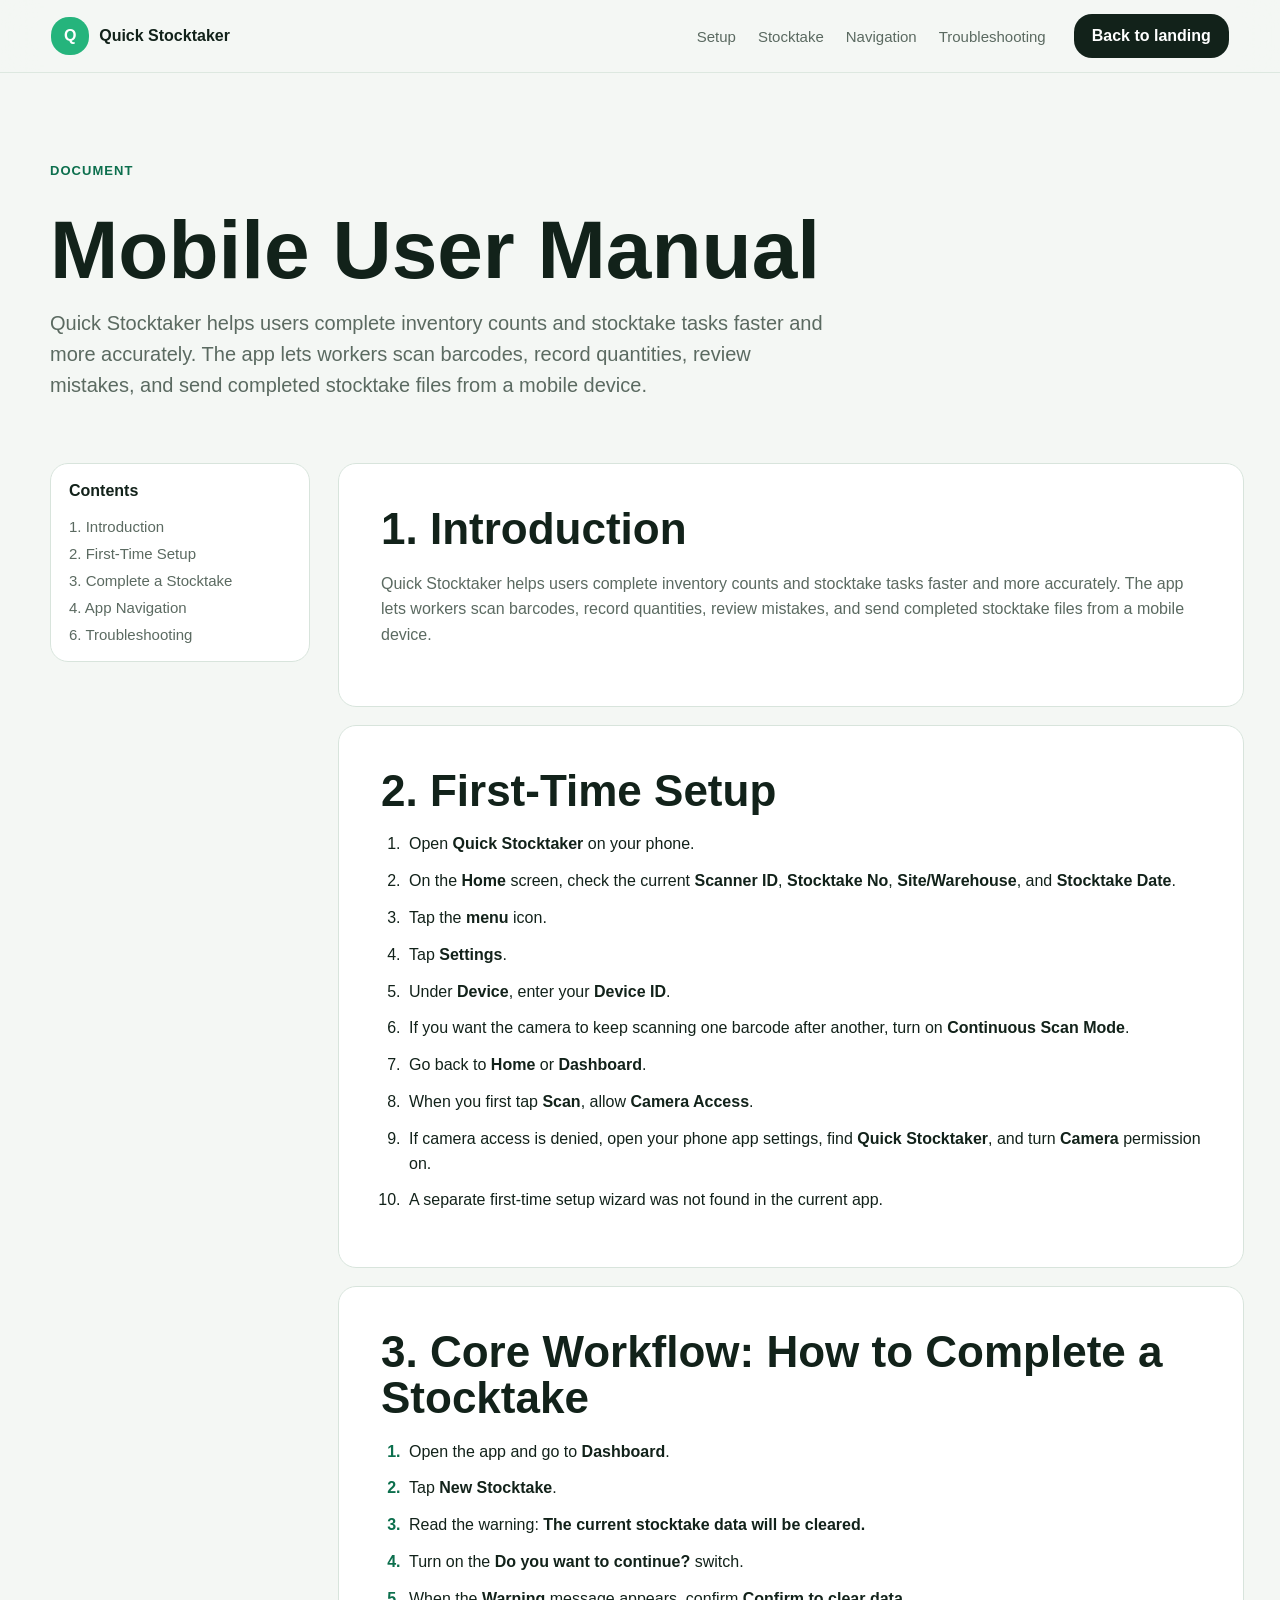
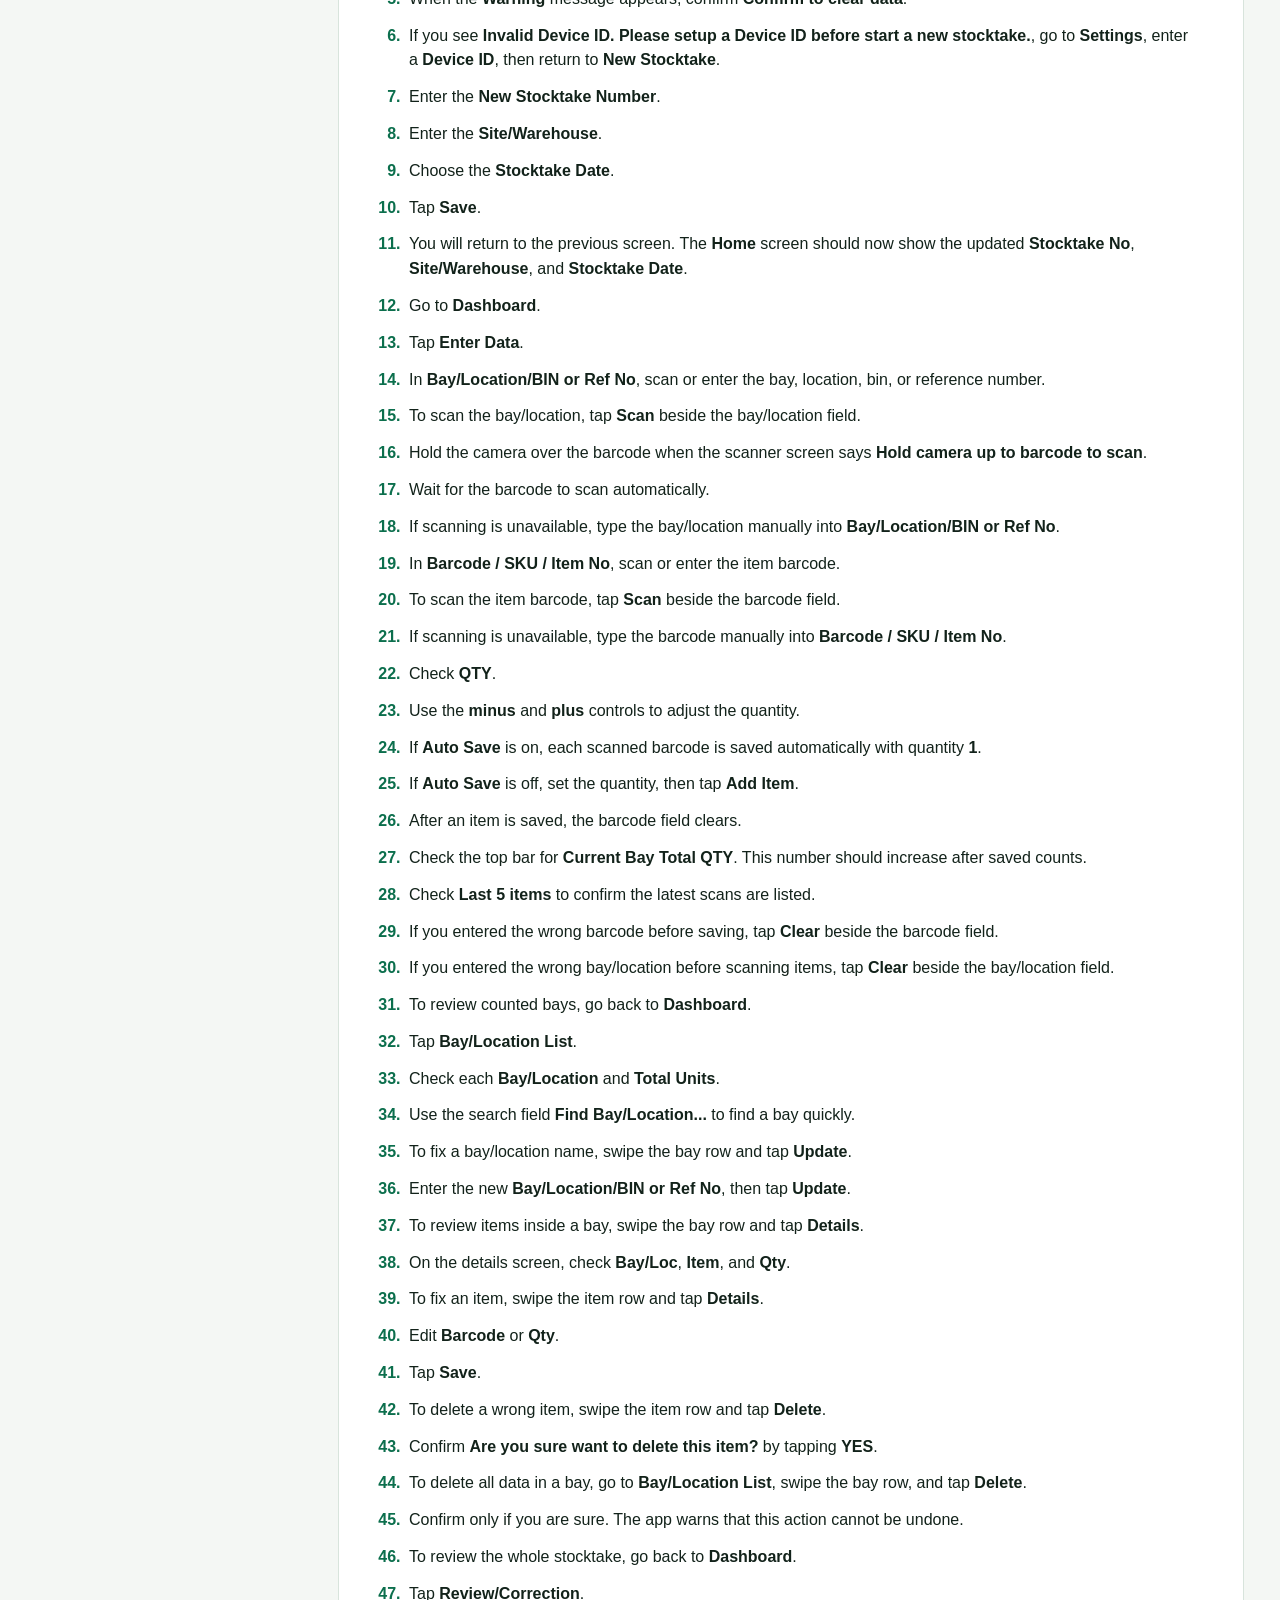
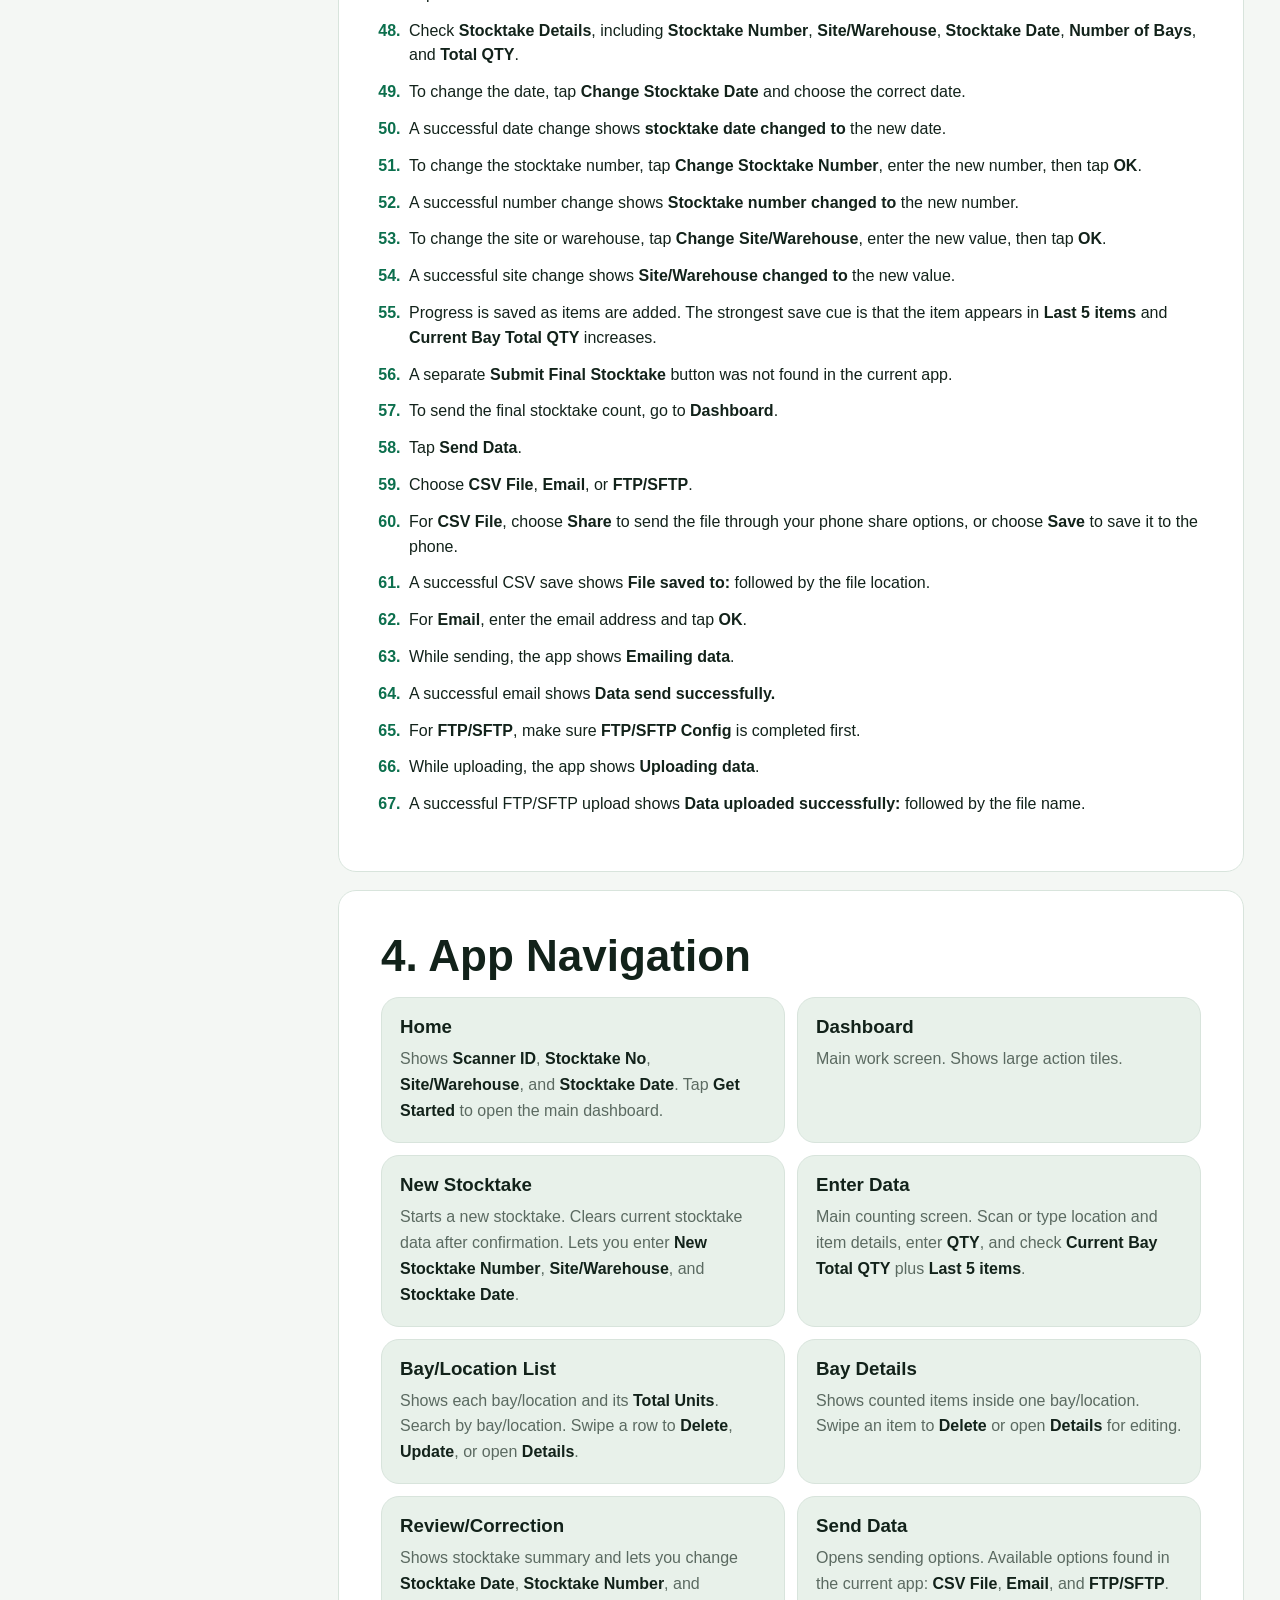
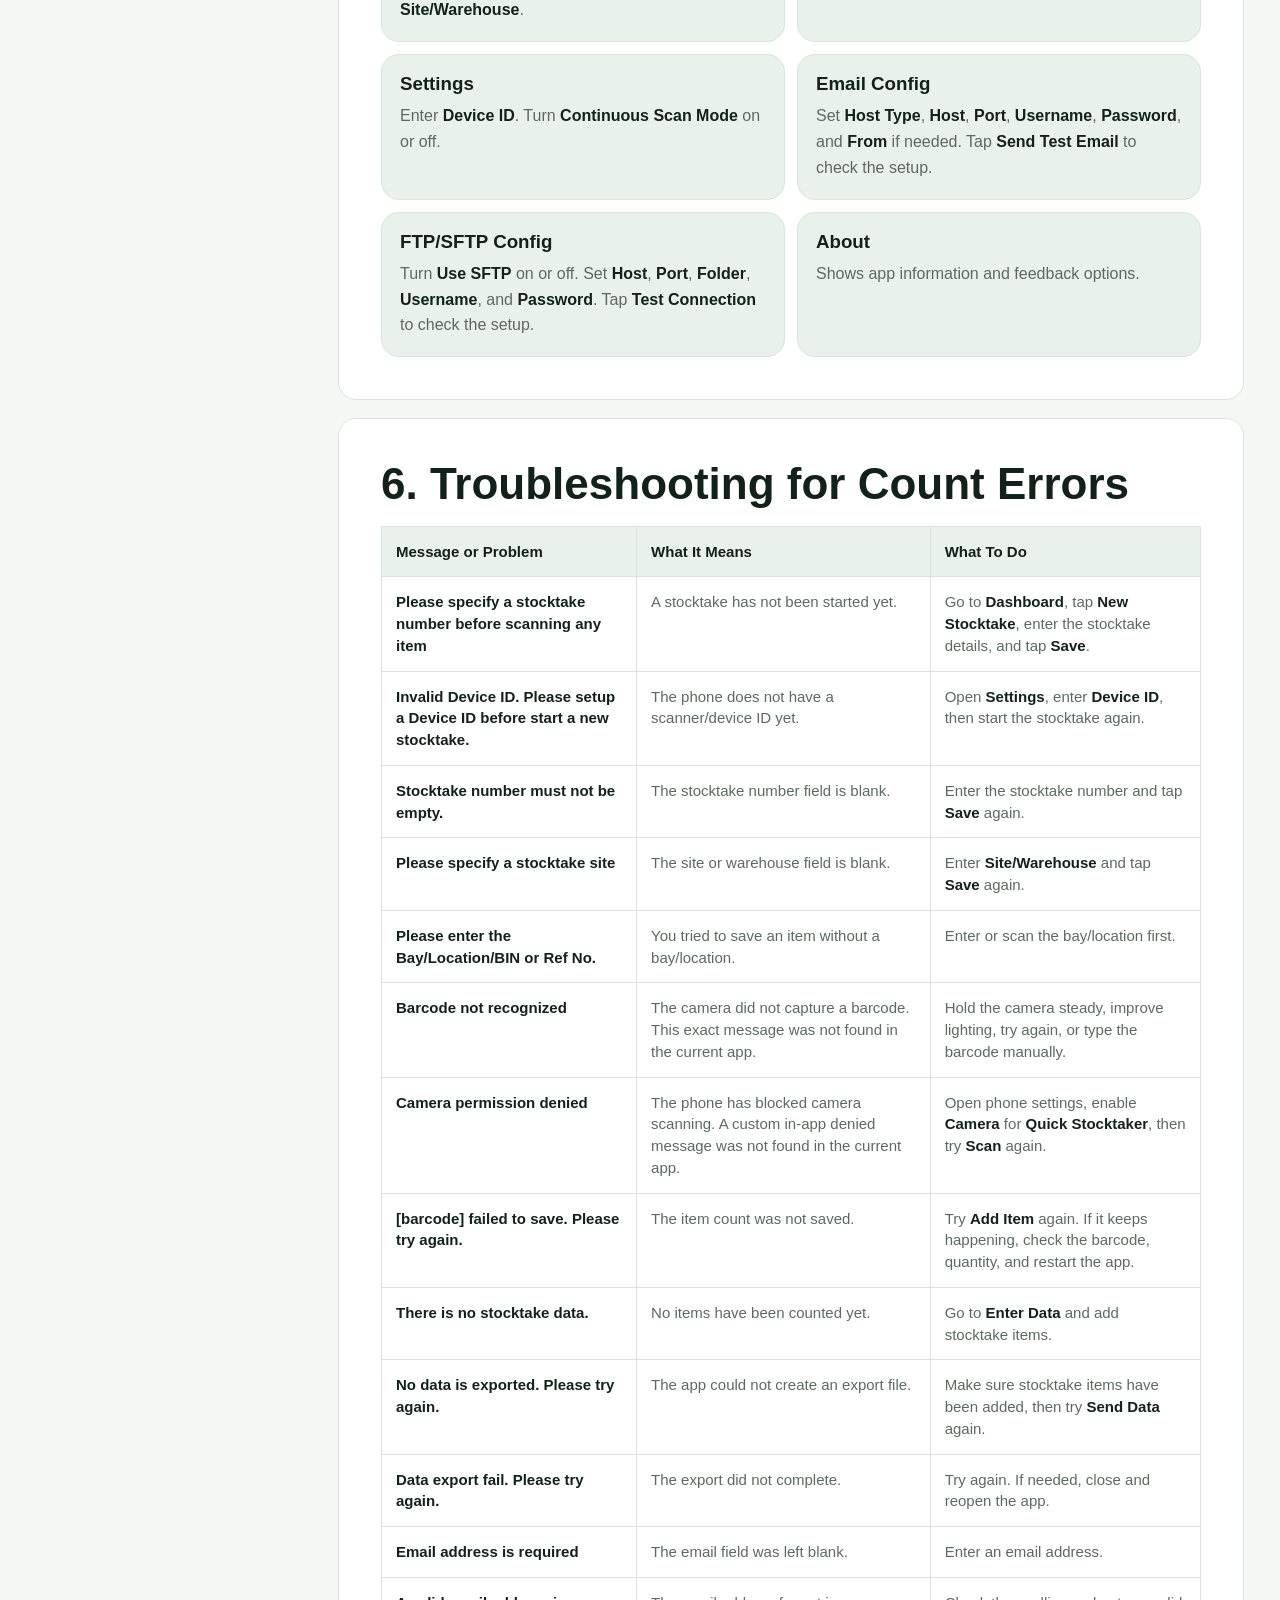
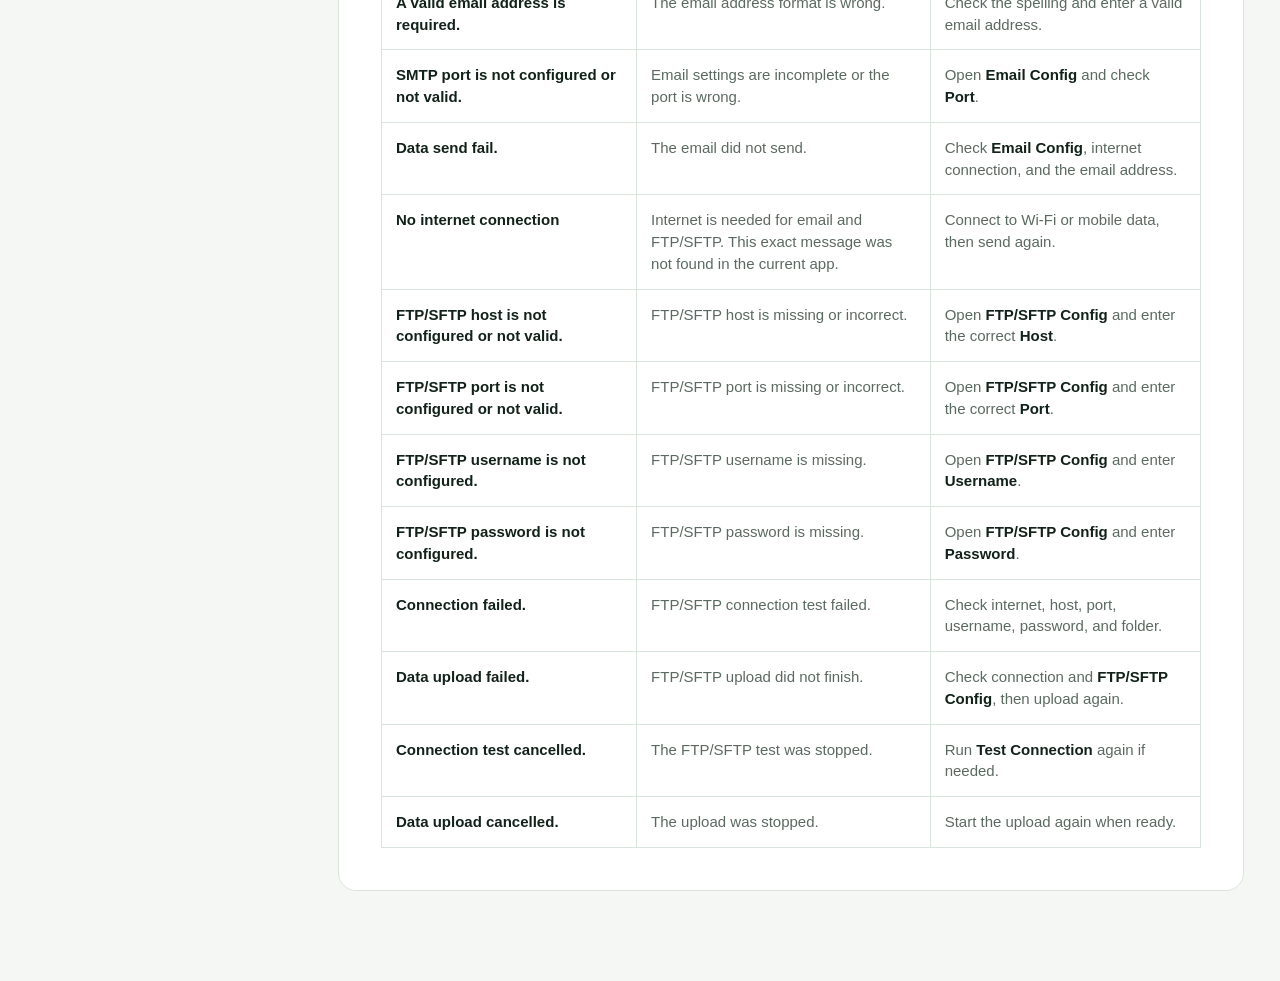
==== landing-page-static/document.html @ d70f036d "feat: add landing page and user manual" ====
<!doctype html>
<html lang="en">
  <head>
    <meta charset="utf-8" />
    <meta name="viewport" content="width=device-width, initial-scale=1" />
    <title>Mobile User Manual | Quick Stocktaker</title>
    <meta
      name="description"
      content="Mobile user manual for Quick Stocktaker inventory counts, stocktake workflow, review, correction, export, email, and FTP/SFTP upload."
    />
    <link rel="stylesheet" href="./styles.css" />
  </head>
  <body>
    <nav class="nav-shell" aria-label="Document navigation">
      <a class="brand" href="./index.html" aria-label="Back to Quick Stocktaker landing page">
        <span class="brand-mark" aria-hidden="true">Q</span>
        Quick Stocktaker
      </a>
      <div class="nav-links">
        <a href="#setup">Setup</a>
        <a href="#stocktake">Stocktake</a>
        <a href="#navigation">Navigation</a>
        <a href="#troubleshooting">Troubleshooting</a>
      </div>
      <a class="nav-cta" href="./index.html">Back to landing</a>
    </nav>

    <main class="manual-page">
      <header class="manual-hero section reveal">
        <p class="eyebrow">Document</p>
        <h1>Mobile User Manual</h1>
        <p>
          Quick Stocktaker helps users complete inventory counts and stocktake tasks faster and more accurately. The app lets workers scan barcodes, record quantities, review mistakes, and send completed stocktake files from a mobile device.
        </p>
      </header>

      <section class="manual-layout section">
        <aside class="manual-toc reveal" aria-label="Manual contents">
          <strong>Contents</strong>
          <a href="#introduction">1. Introduction</a>
          <a href="#setup">2. First-Time Setup</a>
          <a href="#stocktake">3. Complete a Stocktake</a>
          <a href="#navigation">4. App Navigation</a>
          <a href="#troubleshooting">6. Troubleshooting</a>
        </aside>

        <article class="manual-content">
          <section id="introduction" class="manual-card reveal">
            <h2>1. Introduction</h2>
            <p>
              Quick Stocktaker helps users complete inventory counts and stocktake tasks faster and more accurately. The app lets workers scan barcodes, record quantities, review mistakes, and send completed stocktake files from a mobile device.
            </p>
          </section>

          <section id="setup" class="manual-card reveal">
            <h2>2. First-Time Setup</h2>
            <ol>
              <li>Open <strong>Quick Stocktaker</strong> on your phone.</li>
              <li>On the <strong>Home</strong> screen, check the current <strong>Scanner ID</strong>, <strong>Stocktake No</strong>, <strong>Site/Warehouse</strong>, and <strong>Stocktake Date</strong>.</li>
              <li>Tap the <strong>menu</strong> icon.</li>
              <li>Tap <strong>Settings</strong>.</li>
              <li>Under <strong>Device</strong>, enter your <strong>Device ID</strong>.</li>
              <li>If you want the camera to keep scanning one barcode after another, turn on <strong>Continuous Scan Mode</strong>.</li>
              <li>Go back to <strong>Home</strong> or <strong>Dashboard</strong>.</li>
              <li>When you first tap <strong>Scan</strong>, allow <strong>Camera Access</strong>.</li>
              <li>If camera access is denied, open your phone app settings, find <strong>Quick Stocktaker</strong>, and turn <strong>Camera</strong> permission on.</li>
              <li>A separate first-time setup wizard was not found in the current app.</li>
            </ol>
          </section>

          <section id="stocktake" class="manual-card reveal">
            <h2>3. Core Workflow: How to Complete a Stocktake</h2>
            <ol class="manual-steps">
              <li>Open the app and go to <strong>Dashboard</strong>.</li>
              <li>Tap <strong>New Stocktake</strong>.</li>
              <li>Read the warning: <strong>The current stocktake data will be cleared.</strong></li>
              <li>Turn on the <strong>Do you want to continue?</strong> switch.</li>
              <li>When the <strong>Warning</strong> message appears, confirm <strong>Confirm to clear data</strong>.</li>
              <li>If you see <strong>Invalid Device ID. Please setup a Device ID before start a new stocktake.</strong>, go to <strong>Settings</strong>, enter a <strong>Device ID</strong>, then return to <strong>New Stocktake</strong>.</li>
              <li>Enter the <strong>New Stocktake Number</strong>.</li>
              <li>Enter the <strong>Site/Warehouse</strong>.</li>
              <li>Choose the <strong>Stocktake Date</strong>.</li>
              <li>Tap <strong>Save</strong>.</li>
              <li>You will return to the previous screen. The <strong>Home</strong> screen should now show the updated <strong>Stocktake No</strong>, <strong>Site/Warehouse</strong>, and <strong>Stocktake Date</strong>.</li>
              <li>Go to <strong>Dashboard</strong>.</li>
              <li>Tap <strong>Enter Data</strong>.</li>
              <li>In <strong>Bay/Location/BIN or Ref No</strong>, scan or enter the bay, location, bin, or reference number.</li>
              <li>To scan the bay/location, tap <strong>Scan</strong> beside the bay/location field.</li>
              <li>Hold the camera over the barcode when the scanner screen says <strong>Hold camera up to barcode to scan</strong>.</li>
              <li>Wait for the barcode to scan automatically.</li>
              <li>If scanning is unavailable, type the bay/location manually into <strong>Bay/Location/BIN or Ref No</strong>.</li>
              <li>In <strong>Barcode / SKU / Item No</strong>, scan or enter the item barcode.</li>
              <li>To scan the item barcode, tap <strong>Scan</strong> beside the barcode field.</li>
              <li>If scanning is unavailable, type the barcode manually into <strong>Barcode / SKU / Item No</strong>.</li>
              <li>Check <strong>QTY</strong>.</li>
              <li>Use the <strong>minus</strong> and <strong>plus</strong> controls to adjust the quantity.</li>
              <li>If <strong>Auto Save</strong> is on, each scanned barcode is saved automatically with quantity <strong>1</strong>.</li>
              <li>If <strong>Auto Save</strong> is off, set the quantity, then tap <strong>Add Item</strong>.</li>
              <li>After an item is saved, the barcode field clears.</li>
              <li>Check the top bar for <strong>Current Bay Total QTY</strong>. This number should increase after saved counts.</li>
              <li>Check <strong>Last 5 items</strong> to confirm the latest scans are listed.</li>
              <li>If you entered the wrong barcode before saving, tap <strong>Clear</strong> beside the barcode field.</li>
              <li>If you entered the wrong bay/location before scanning items, tap <strong>Clear</strong> beside the bay/location field.</li>
              <li>To review counted bays, go back to <strong>Dashboard</strong>.</li>
              <li>Tap <strong>Bay/Location List</strong>.</li>
              <li>Check each <strong>Bay/Location</strong> and <strong>Total Units</strong>.</li>
              <li>Use the search field <strong>Find Bay/Location...</strong> to find a bay quickly.</li>
              <li>To fix a bay/location name, swipe the bay row and tap <strong>Update</strong>.</li>
              <li>Enter the new <strong>Bay/Location/BIN or Ref No</strong>, then tap <strong>Update</strong>.</li>
              <li>To review items inside a bay, swipe the bay row and tap <strong>Details</strong>.</li>
              <li>On the details screen, check <strong>Bay/Loc</strong>, <strong>Item</strong>, and <strong>Qty</strong>.</li>
              <li>To fix an item, swipe the item row and tap <strong>Details</strong>.</li>
              <li>Edit <strong>Barcode</strong> or <strong>Qty</strong>.</li>
              <li>Tap <strong>Save</strong>.</li>
              <li>To delete a wrong item, swipe the item row and tap <strong>Delete</strong>.</li>
              <li>Confirm <strong>Are you sure want to delete this item?</strong> by tapping <strong>YES</strong>.</li>
              <li>To delete all data in a bay, go to <strong>Bay/Location List</strong>, swipe the bay row, and tap <strong>Delete</strong>.</li>
              <li>Confirm only if you are sure. The app warns that this action cannot be undone.</li>
              <li>To review the whole stocktake, go back to <strong>Dashboard</strong>.</li>
              <li>Tap <strong>Review/Correction</strong>.</li>
              <li>Check <strong>Stocktake Details</strong>, including <strong>Stocktake Number</strong>, <strong>Site/Warehouse</strong>, <strong>Stocktake Date</strong>, <strong>Number of Bays</strong>, and <strong>Total QTY</strong>.</li>
              <li>To change the date, tap <strong>Change Stocktake Date</strong> and choose the correct date.</li>
              <li>A successful date change shows <strong>stocktake date changed to</strong> the new date.</li>
              <li>To change the stocktake number, tap <strong>Change Stocktake Number</strong>, enter the new number, then tap <strong>OK</strong>.</li>
              <li>A successful number change shows <strong>Stocktake number changed to</strong> the new number.</li>
              <li>To change the site or warehouse, tap <strong>Change Site/Warehouse</strong>, enter the new value, then tap <strong>OK</strong>.</li>
              <li>A successful site change shows <strong>Site/Warehouse changed to</strong> the new value.</li>
              <li>Progress is saved as items are added. The strongest save cue is that the item appears in <strong>Last 5 items</strong> and <strong>Current Bay Total QTY</strong> increases.</li>
              <li>A separate <strong>Submit Final Stocktake</strong> button was not found in the current app.</li>
              <li>To send the final stocktake count, go to <strong>Dashboard</strong>.</li>
              <li>Tap <strong>Send Data</strong>.</li>
              <li>Choose <strong>CSV File</strong>, <strong>Email</strong>, or <strong>FTP/SFTP</strong>.</li>
              <li>For <strong>CSV File</strong>, choose <strong>Share</strong> to send the file through your phone share options, or choose <strong>Save</strong> to save it to the phone.</li>
              <li>A successful CSV save shows <strong>File saved to:</strong> followed by the file location.</li>
              <li>For <strong>Email</strong>, enter the email address and tap <strong>OK</strong>.</li>
              <li>While sending, the app shows <strong>Emailing data</strong>.</li>
              <li>A successful email shows <strong>Data send successfully.</strong></li>
              <li>For <strong>FTP/SFTP</strong>, make sure <strong>FTP/SFTP Config</strong> is completed first.</li>
              <li>While uploading, the app shows <strong>Uploading data</strong>.</li>
              <li>A successful FTP/SFTP upload shows <strong>Data uploaded successfully:</strong> followed by the file name.</li>
            </ol>
          </section>

          <section id="navigation" class="manual-card reveal">
            <h2>4. App Navigation</h2>
            <div class="manual-grid">
              <div><h3>Home</h3><p>Shows <strong>Scanner ID</strong>, <strong>Stocktake No</strong>, <strong>Site/Warehouse</strong>, and <strong>Stocktake Date</strong>. Tap <strong>Get Started</strong> to open the main dashboard.</p></div>
              <div><h3>Dashboard</h3><p>Main work screen. Shows large action tiles.</p></div>
              <div><h3>New Stocktake</h3><p>Starts a new stocktake. Clears current stocktake data after confirmation. Lets you enter <strong>New Stocktake Number</strong>, <strong>Site/Warehouse</strong>, and <strong>Stocktake Date</strong>.</p></div>
              <div><h3>Enter Data</h3><p>Main counting screen. Scan or type location and item details, enter <strong>QTY</strong>, and check <strong>Current Bay Total QTY</strong> plus <strong>Last 5 items</strong>.</p></div>
              <div><h3>Bay/Location List</h3><p>Shows each bay/location and its <strong>Total Units</strong>. Search by bay/location. Swipe a row to <strong>Delete</strong>, <strong>Update</strong>, or open <strong>Details</strong>.</p></div>
              <div><h3>Bay Details</h3><p>Shows counted items inside one bay/location. Swipe an item to <strong>Delete</strong> or open <strong>Details</strong> for editing.</p></div>
              <div><h3>Review/Correction</h3><p>Shows stocktake summary and lets you change <strong>Stocktake Date</strong>, <strong>Stocktake Number</strong>, and <strong>Site/Warehouse</strong>.</p></div>
              <div><h3>Send Data</h3><p>Opens sending options. Available options found in the current app: <strong>CSV File</strong>, <strong>Email</strong>, and <strong>FTP/SFTP</strong>.</p></div>
              <div><h3>Settings</h3><p>Enter <strong>Device ID</strong>. Turn <strong>Continuous Scan Mode</strong> on or off.</p></div>
              <div><h3>Email Config</h3><p>Set <strong>Host Type</strong>, <strong>Host</strong>, <strong>Port</strong>, <strong>Username</strong>, <strong>Password</strong>, and <strong>From</strong> if needed. Tap <strong>Send Test Email</strong> to check the setup.</p></div>
              <div><h3>FTP/SFTP Config</h3><p>Turn <strong>Use SFTP</strong> on or off. Set <strong>Host</strong>, <strong>Port</strong>, <strong>Folder</strong>, <strong>Username</strong>, and <strong>Password</strong>. Tap <strong>Test Connection</strong> to check the setup.</p></div>
              <div><h3>About</h3><p>Shows app information and feedback options.</p></div>
            </div>
          </section>

          <section id="troubleshooting" class="manual-card reveal">
            <h2>6. Troubleshooting for Count Errors</h2>
            <div class="manual-table-wrap">
              <table class="manual-table">
                <thead>
                  <tr>
                    <th>Message or Problem</th>
                    <th>What It Means</th>
                    <th>What To Do</th>
                  </tr>
                </thead>
                <tbody>
                  <tr><td><strong>Please specify a stocktake number before scanning any item</strong></td><td>A stocktake has not been started yet.</td><td>Go to <strong>Dashboard</strong>, tap <strong>New Stocktake</strong>, enter the stocktake details, and tap <strong>Save</strong>.</td></tr>
                  <tr><td><strong>Invalid Device ID. Please setup a Device ID before start a new stocktake.</strong></td><td>The phone does not have a scanner/device ID yet.</td><td>Open <strong>Settings</strong>, enter <strong>Device ID</strong>, then start the stocktake again.</td></tr>
                  <tr><td><strong>Stocktake number must not be empty.</strong></td><td>The stocktake number field is blank.</td><td>Enter the stocktake number and tap <strong>Save</strong> again.</td></tr>
                  <tr><td><strong>Please specify a stocktake site</strong></td><td>The site or warehouse field is blank.</td><td>Enter <strong>Site/Warehouse</strong> and tap <strong>Save</strong> again.</td></tr>
                  <tr><td><strong>Please enter the Bay/Location/BIN or Ref No.</strong></td><td>You tried to save an item without a bay/location.</td><td>Enter or scan the bay/location first.</td></tr>
                  <tr><td><strong>Barcode not recognized</strong></td><td>The camera did not capture a barcode. This exact message was not found in the current app.</td><td>Hold the camera steady, improve lighting, try again, or type the barcode manually.</td></tr>
                  <tr><td><strong>Camera permission denied</strong></td><td>The phone has blocked camera scanning. A custom in-app denied message was not found in the current app.</td><td>Open phone settings, enable <strong>Camera</strong> for <strong>Quick Stocktaker</strong>, then try <strong>Scan</strong> again.</td></tr>
                  <tr><td><strong>[barcode] failed to save. Please try again.</strong></td><td>The item count was not saved.</td><td>Try <strong>Add Item</strong> again. If it keeps happening, check the barcode, quantity, and restart the app.</td></tr>
                  <tr><td><strong>There is no stocktake data.</strong></td><td>No items have been counted yet.</td><td>Go to <strong>Enter Data</strong> and add stocktake items.</td></tr>
                  <tr><td><strong>No data is exported. Please try again.</strong></td><td>The app could not create an export file.</td><td>Make sure stocktake items have been added, then try <strong>Send Data</strong> again.</td></tr>
                  <tr><td><strong>Data export fail. Please try again.</strong></td><td>The export did not complete.</td><td>Try again. If needed, close and reopen the app.</td></tr>
                  <tr><td><strong>Email address is required</strong></td><td>The email field was left blank.</td><td>Enter an email address.</td></tr>
                  <tr><td><strong>A valid email address is required.</strong></td><td>The email address format is wrong.</td><td>Check the spelling and enter a valid email address.</td></tr>
                  <tr><td><strong>SMTP port is not configured or not valid.</strong></td><td>Email settings are incomplete or the port is wrong.</td><td>Open <strong>Email Config</strong> and check <strong>Port</strong>.</td></tr>
                  <tr><td><strong>Data send fail.</strong></td><td>The email did not send.</td><td>Check <strong>Email Config</strong>, internet connection, and the email address.</td></tr>
                  <tr><td><strong>No internet connection</strong></td><td>Internet is needed for email and FTP/SFTP. This exact message was not found in the current app.</td><td>Connect to Wi-Fi or mobile data, then send again.</td></tr>
                  <tr><td><strong>FTP/SFTP host is not configured or not valid.</strong></td><td>FTP/SFTP host is missing or incorrect.</td><td>Open <strong>FTP/SFTP Config</strong> and enter the correct <strong>Host</strong>.</td></tr>
                  <tr><td><strong>FTP/SFTP port is not configured or not valid.</strong></td><td>FTP/SFTP port is missing or incorrect.</td><td>Open <strong>FTP/SFTP Config</strong> and enter the correct <strong>Port</strong>.</td></tr>
                  <tr><td><strong>FTP/SFTP username is not configured.</strong></td><td>FTP/SFTP username is missing.</td><td>Open <strong>FTP/SFTP Config</strong> and enter <strong>Username</strong>.</td></tr>
                  <tr><td><strong>FTP/SFTP password is not configured.</strong></td><td>FTP/SFTP password is missing.</td><td>Open <strong>FTP/SFTP Config</strong> and enter <strong>Password</strong>.</td></tr>
                  <tr><td><strong>Connection failed.</strong></td><td>FTP/SFTP connection test failed.</td><td>Check internet, host, port, username, password, and folder.</td></tr>
                  <tr><td><strong>Data upload failed.</strong></td><td>FTP/SFTP upload did not finish.</td><td>Check connection and <strong>FTP/SFTP Config</strong>, then upload again.</td></tr>
                  <tr><td><strong>Connection test cancelled.</strong></td><td>The FTP/SFTP test was stopped.</td><td>Run <strong>Test Connection</strong> again if needed.</td></tr>
                  <tr><td><strong>Data upload cancelled.</strong></td><td>The upload was stopped.</td><td>Start the upload again when ready.</td></tr>
                </tbody>
              </table>
            </div>
          </section>
        </article>
      </section>
    </main>

    <script src="./script.js"></script>
  </body>
</html>
---- landing-page-static/styles.css ----
:root {
  --bg: #f4f7f4;
  --surface: #ffffff;
  --ink: #12221a;
  --muted: #5b6a61;
  --line: #d8e4dc;
  --soft: #e8f1ea;
  --accent: #25b47c;
  --accent-dark: #0c6f4d;
  --radius: 18px;
  --shadow: 0 24px 70px rgb(18 34 26 / 0.12);
}

* {
  box-sizing: border-box;
}

html {
  scroll-behavior: smooth;
}

body {
  margin: 0;
  background: var(--bg);
  color: var(--ink);
  font-family: "Aptos", "Segoe UI", Arial, sans-serif;
}

a {
  color: inherit;
  text-decoration: none;
}

img {
  display: block;
  max-width: 100%;
}

main {
  overflow: hidden;
}

.nav-shell {
  position: sticky;
  top: 0;
  z-index: 20;
  display: grid;
  grid-template-columns: 1fr auto auto;
  align-items: center;
  gap: 28px;
  min-height: 72px;
  padding: 14px clamp(18px, 4vw, 56px);
  border-bottom: 1px solid rgb(216 228 220 / 0.82);
  background: rgb(244 247 244 / 0.92);
  backdrop-filter: blur(18px);
}

.brand,
.nav-cta,
.button,
.send-options article,
.support-stack article {
  transition: transform 180ms ease, border-color 180ms ease, background 180ms ease;
}

.brand {
  display: inline-flex;
  align-items: center;
  gap: 10px;
  font-weight: 760;
}

.brand-mark,
.process-step span {
  display: grid;
  place-items: center;
  border-radius: var(--radius);
  background: var(--accent);
  color: white;
}

.brand-mark {
  width: 38px;
  height: 38px;
}

.nav-links {
  display: flex;
  gap: 22px;
  color: var(--muted);
  font-size: 15px;
}

.nav-cta,
.button {
  display: inline-flex;
  align-items: center;
  justify-content: center;
  gap: 10px;
  min-height: 44px;
  border-radius: var(--radius);
  font-weight: 720;
  white-space: nowrap;
}

.nav-cta {
  padding: 0 18px;
  background: var(--ink);
  color: white;
}

.button {
  padding: 0 20px;
}

.button.primary {
  background: var(--accent);
  color: white;
}

.button.secondary {
  border: 1px solid var(--line);
  background: white;
  color: var(--ink);
}

.brand:active,
.nav-cta:active,
.button:active,
.send-options article:active,
.support-stack article:active {
  transform: translateY(1px);
}

.section {
  width: min(1180px, calc(100% - 36px));
  margin: 0 auto;
  padding: 90px 0;
}

.compact {
  padding: 40px 0;
}

.hero {
  display: grid;
  grid-template-columns: minmax(0, 0.9fr) minmax(420px, 1.1fr);
  gap: clamp(34px, 6vw, 80px);
  align-items: center;
  min-height: calc(100dvh - 72px);
  padding-top: 38px;
}

.hero-copy h1,
.section-heading h2,
.screen-copy h2,
.send-panel h2,
.offline-copy h2,
.setup-title h2,
.support-copy h2,
.final-cta h2 {
  margin: 0;
  letter-spacing: 0;
  line-height: 0.98;
}

.hero-copy h1 {
  max-width: 720px;
  font-size: clamp(48px, 7vw, 86px);
}

.hero-subtext {
  max-width: 560px;
  margin: 24px 0 0;
  color: var(--muted);
  font-size: 20px;
  line-height: 1.5;
}

.hero-actions {
  display: flex;
  flex-wrap: wrap;
  gap: 12px;
  margin-top: 34px;
}

.eyebrow {
  margin: 0 0 14px;
  color: var(--accent-dark);
  font-size: 13px;
  font-weight: 820;
  letter-spacing: 0.08em;
  text-transform: uppercase;
}

.hero-visual {
  position: relative;
  min-height: 620px;
  transform-style: preserve-3d;
}

.hero-photo,
.send-image,
.offline-map img {
  width: 100%;
  height: 100%;
  object-fit: cover;
  border-radius: var(--radius);
}

.hero-photo {
  min-height: 620px;
  box-shadow: var(--shadow);
}

.phone-card {
  position: absolute;
  right: 8%;
  bottom: -34px;
  width: min(280px, 44%);
  padding: 12px;
  border: 1px solid rgb(255 255 255 / 0.7);
  border-radius: var(--radius);
  background: rgb(255 255 255 / 0.88);
  box-shadow: 0 22px 70px rgb(18 34 26 / 0.22);
}

.phone-card img {
  border-radius: calc(var(--radius) - 6px);
}

.signal-band {
  display: grid;
  grid-template-columns: repeat(3, 1fr);
  gap: 1px;
  border: 1px solid var(--line);
  border-radius: var(--radius);
  background: var(--line);
  overflow: hidden;
}

.signal-band div {
  padding: 26px;
  background: white;
}

.signal-band strong,
.signal-band span {
  display: block;
}

.signal-band span {
  margin-top: 8px;
  color: var(--muted);
}

.section-heading {
  display: grid;
  gap: 14px;
  max-width: 760px;
}

.section-heading.narrow {
  max-width: 620px;
}

.section-heading h2,
.screen-copy h2,
.send-panel h2,
.offline-copy h2,
.setup-title h2,
.support-copy h2,
.final-cta h2 {
  font-size: clamp(36px, 5vw, 58px);
}

.section-heading p,
.screen-copy p,
.send-panel p,
.offline-copy p,
.support-copy p,
.final-cta p {
  color: var(--muted);
  font-size: 18px;
  line-height: 1.55;
}

.process-rail {
  display: grid;
  grid-template-columns: repeat(6, minmax(170px, 1fr));
  gap: 12px;
  margin-top: 36px;
  overflow-x: auto;
  padding-bottom: 6px;
}

.process-step {
  min-height: 190px;
  padding: 20px;
  border: 1px solid var(--line);
  border-radius: var(--radius);
  background: white;
}

.process-step span {
  width: 42px;
  height: 42px;
  background: var(--soft);
  color: var(--accent-dark);
  font-family: "Cascadia Mono", Consolas, monospace;
  font-weight: 800;
}

.process-step p {
  margin: 40px 0 0;
  font-size: 17px;
  line-height: 1.35;
}

.screens {
  display: grid;
  grid-template-columns: 0.72fr 1.28fr;
  gap: 48px;
  align-items: start;
}

.screen-copy {
  position: sticky;
  top: 120px;
}

.screen-masonry {
  columns: 3 180px;
  column-gap: 16px;
}

.screen-shot {
  break-inside: avoid;
  margin: 0 0 16px;
  padding: 10px;
  border: 1px solid var(--line);
  border-radius: var(--radius);
  background: white;
}

.screen-shot img {
  border-radius: calc(var(--radius) - 8px);
}

.screen-shot figcaption {
  margin-top: 10px;
  color: var(--muted);
  font-size: 14px;
}

.feature-bento {
  display: grid;
  grid-template-columns: repeat(6, 1fr);
  gap: 14px;
  margin-top: 34px;
}

.feature-card {
  min-height: 230px;
  padding: 24px;
  border: 1px solid var(--line);
  border-radius: var(--radius);
  background: white;
}

.icon,
.large-icon {
  color: var(--accent-dark);
  font-weight: 850;
}

.icon {
  display: inline-grid;
  min-width: 36px;
  min-height: 28px;
  place-items: center;
}

.large-icon {
  font-size: 32px;
}

.feature-card h3 {
  margin: 28px 0 10px;
  font-size: 22px;
}

.feature-card p,
.setup-lanes p,
.support-stack p {
  margin: 0;
  color: var(--muted);
  line-height: 1.48;
}

.cell-0,
.cell-3 {
  grid-column: span 3;
  background: var(--soft);
}

.cell-1,
.cell-2,
.cell-4,
.cell-5 {
  grid-column: span 2;
}

.send {
  display: grid;
  grid-template-columns: 1.1fr 0.9fr;
  gap: 18px;
  align-items: stretch;
}

.send-panel {
  display: grid;
  align-content: space-between;
  min-height: 620px;
  padding: clamp(26px, 5vw, 54px);
  border: 1px solid var(--line);
  border-radius: var(--radius);
  background: var(--surface);
  color: var(--ink);
}

.send-options {
  display: grid;
  grid-template-columns: repeat(3, 1fr);
  gap: 10px;
}

.send-options article {
  display: grid;
  gap: 12px;
  min-height: 116px;
  padding: 18px;
  border: 1px solid var(--line);
  border-radius: var(--radius);
  background: var(--soft);
}

.send-image {
  min-height: 620px;
}

.offline {
  display: grid;
  grid-template-columns: 1fr 0.72fr;
  gap: 44px;
  align-items: center;
}

.offline-map {
  position: relative;
  min-height: 520px;
  transform-style: preserve-3d;
}

.offline-badge {
  position: absolute;
  left: 22px;
  bottom: 22px;
  display: inline-flex;
  align-items: center;
  gap: 10px;
  padding: 14px 16px;
  border-radius: var(--radius);
  background: white;
  color: var(--accent-dark);
  font-weight: 760;
  box-shadow: var(--shadow);
}

.setup {
  display: grid;
  grid-template-columns: 0.76fr 1.24fr;
  gap: 40px;
  align-items: start;
}

.setup-title {
  display: grid;
  gap: 18px;
}

.setup-lanes {
  display: grid;
  gap: 12px;
}

.setup-lanes article {
  padding: 24px;
  border-left: 6px solid var(--accent);
  border-radius: var(--radius);
  background: white;
}

.setup-lanes h3,
.support-stack h3 {
  margin: 0 0 8px;
}

.support {
  display: grid;
  grid-template-columns: 0.9fr 1.1fr;
  gap: 44px;
  align-items: center;
}

.support-stack {
  display: grid;
  gap: 12px;
}

.support-stack article {
  display: grid;
  grid-template-columns: auto 1fr;
  gap: 14px;
  padding: 18px;
  border: 1px solid var(--line);
  border-radius: var(--radius);
  background: white;
}

.support-stack span {
  color: var(--accent-dark);
  font-weight: 900;
}

.final-cta {
  display: grid;
  grid-template-columns: 1fr auto;
  gap: 28px;
  align-items: center;
  margin-bottom: 36px;
  padding: 48px;
  border-radius: var(--radius);
  background: white;
  box-shadow: var(--shadow);
}

.reveal {
  opacity: 0;
  transform: translateY(22px);
  transition: opacity 700ms ease, transform 700ms ease;
}

.reveal.in-view {
  opacity: 1;
  transform: translateY(0);
}

.delay-1 {
  transition-delay: 120ms;
}

.delay-2 {
  transition-delay: 220ms;
}

.float-card {
  animation: float-card 5.5s ease-in-out infinite;
}

.pulse-badge {
  animation: pulse-badge 2.8s ease-in-out infinite;
}

@keyframes float-card {
  0%,
  100% {
    transform: translateY(0);
  }
  50% {
    transform: translateY(-10px);
  }
}

@keyframes pulse-badge {
  0%,
  100% {
    box-shadow: var(--shadow);
  }
  50% {
    box-shadow: 0 24px 70px rgb(37 180 124 / 0.32);
  }
}

@media (prefers-reduced-motion: reduce) {
  html {
    scroll-behavior: auto;
  }

  .reveal {
    opacity: 1;
    transform: none;
    transition: none;
  }

  .float-card,
  .pulse-badge {
    animation: none;
  }
}

@media (max-width: 980px) {
  .nav-shell {
    grid-template-columns: 1fr auto;
  }

  .nav-links {
    display: none;
  }

  .hero,
  .screens,
  .send,
  .offline,
  .setup,
  .support,
  .final-cta {
    grid-template-columns: 1fr;
  }

  .hero {
    min-height: auto;
  }

  .hero-visual,
  .hero-photo,
  .send-panel,
  .send-image,
  .offline-map {
    min-height: 480px;
  }

  .screen-copy {
    position: static;
  }

  .feature-bento {
    grid-template-columns: 1fr 1fr;
  }

  .cell-0,
  .cell-1,
  .cell-2,
  .cell-3,
  .cell-4,
  .cell-5 {
    grid-column: span 1;
  }

  .final-cta {
    align-items: start;
  }
}

@media (max-width: 640px) {
  .section {
    width: min(100% - 28px, 1180px);
    padding: 62px 0;
  }

  .compact {
    padding: 30px 0;
  }

  .nav-shell {
    min-height: 66px;
    padding-inline: 14px;
  }

  .nav-cta {
    display: none;
  }

  .hero-copy h1 {
    font-size: 44px;
  }

  .hero-subtext {
    font-size: 18px;
  }

  .hero-actions,
  .send-options,
  .signal-band,
  .feature-bento {
    grid-template-columns: 1fr;
  }

  .hero-actions {
    display: grid;
  }

  .phone-card {
    right: 14px;
    width: 210px;
  }

  .signal-band,
  .send-options {
    display: grid;
  }

  .screen-masonry {
    columns: 1;
  }

.final-cta {
  padding: 28px;
  }
}

.manual-page {
  overflow: visible;
}

.manual-hero {
  display: grid;
  gap: 18px;
  padding-bottom: 42px;
}

.manual-hero h1 {
  max-width: 840px;
  margin: 0;
  font-size: clamp(46px, 7vw, 82px);
  line-height: 0.98;
}

.manual-hero p:not(.eyebrow) {
  max-width: 780px;
  margin: 0;
  color: var(--muted);
  font-size: 20px;
  line-height: 1.55;
}

.manual-layout {
  display: grid;
  grid-template-columns: 260px minmax(0, 1fr);
  gap: 28px;
  align-items: start;
  padding-top: 20px;
}

.manual-toc {
  position: sticky;
  top: 96px;
  display: grid;
  gap: 10px;
  padding: 18px;
  border: 1px solid var(--line);
  border-radius: var(--radius);
  background: white;
}

.manual-toc strong {
  margin-bottom: 8px;
}

.manual-toc a {
  color: var(--muted);
  font-size: 15px;
}

.manual-content {
  display: grid;
  gap: 18px;
}

.manual-card {
  padding: clamp(22px, 4vw, 42px);
  border: 1px solid var(--line);
  border-radius: var(--radius);
  background: white;
}

.manual-card h2 {
  margin: 0 0 18px;
  font-size: clamp(28px, 4vw, 44px);
  line-height: 1.05;
}

.manual-card h3 {
  margin: 0 0 8px;
}

.manual-card p {
  color: var(--muted);
  line-height: 1.62;
}

.manual-card ol {
  margin: 0;
  padding-left: 24px;
}

.manual-card li {
  margin: 0 0 12px;
  padding-left: 4px;
  line-height: 1.55;
}

.manual-steps li::marker {
  color: var(--accent-dark);
  font-weight: 800;
}

.manual-grid {
  display: grid;
  grid-template-columns: repeat(2, minmax(0, 1fr));
  gap: 12px;
}

.manual-grid div {
  padding: 18px;
  border: 1px solid var(--line);
  border-radius: var(--radius);
  background: var(--soft);
}

.manual-grid p {
  margin: 0;
}

.manual-table-wrap {
  overflow-x: auto;
}

.manual-table {
  width: 100%;
  min-width: 820px;
  border-collapse: collapse;
  font-size: 15px;
}

.manual-table th,
.manual-table td {
  padding: 14px;
  border: 1px solid var(--line);
  text-align: left;
  vertical-align: top;
  line-height: 1.45;
}

.manual-table th {
  background: var(--soft);
  color: var(--ink);
}

.manual-table td {
  color: var(--muted);
}

.manual-table td strong,
.manual-card strong {
  color: var(--ink);
}

@media (max-width: 980px) {
  .manual-layout {
    grid-template-columns: 1fr;
  }

  .manual-toc {
    position: static;
  }

  .manual-grid {
    grid-template-columns: 1fr;
  }
}
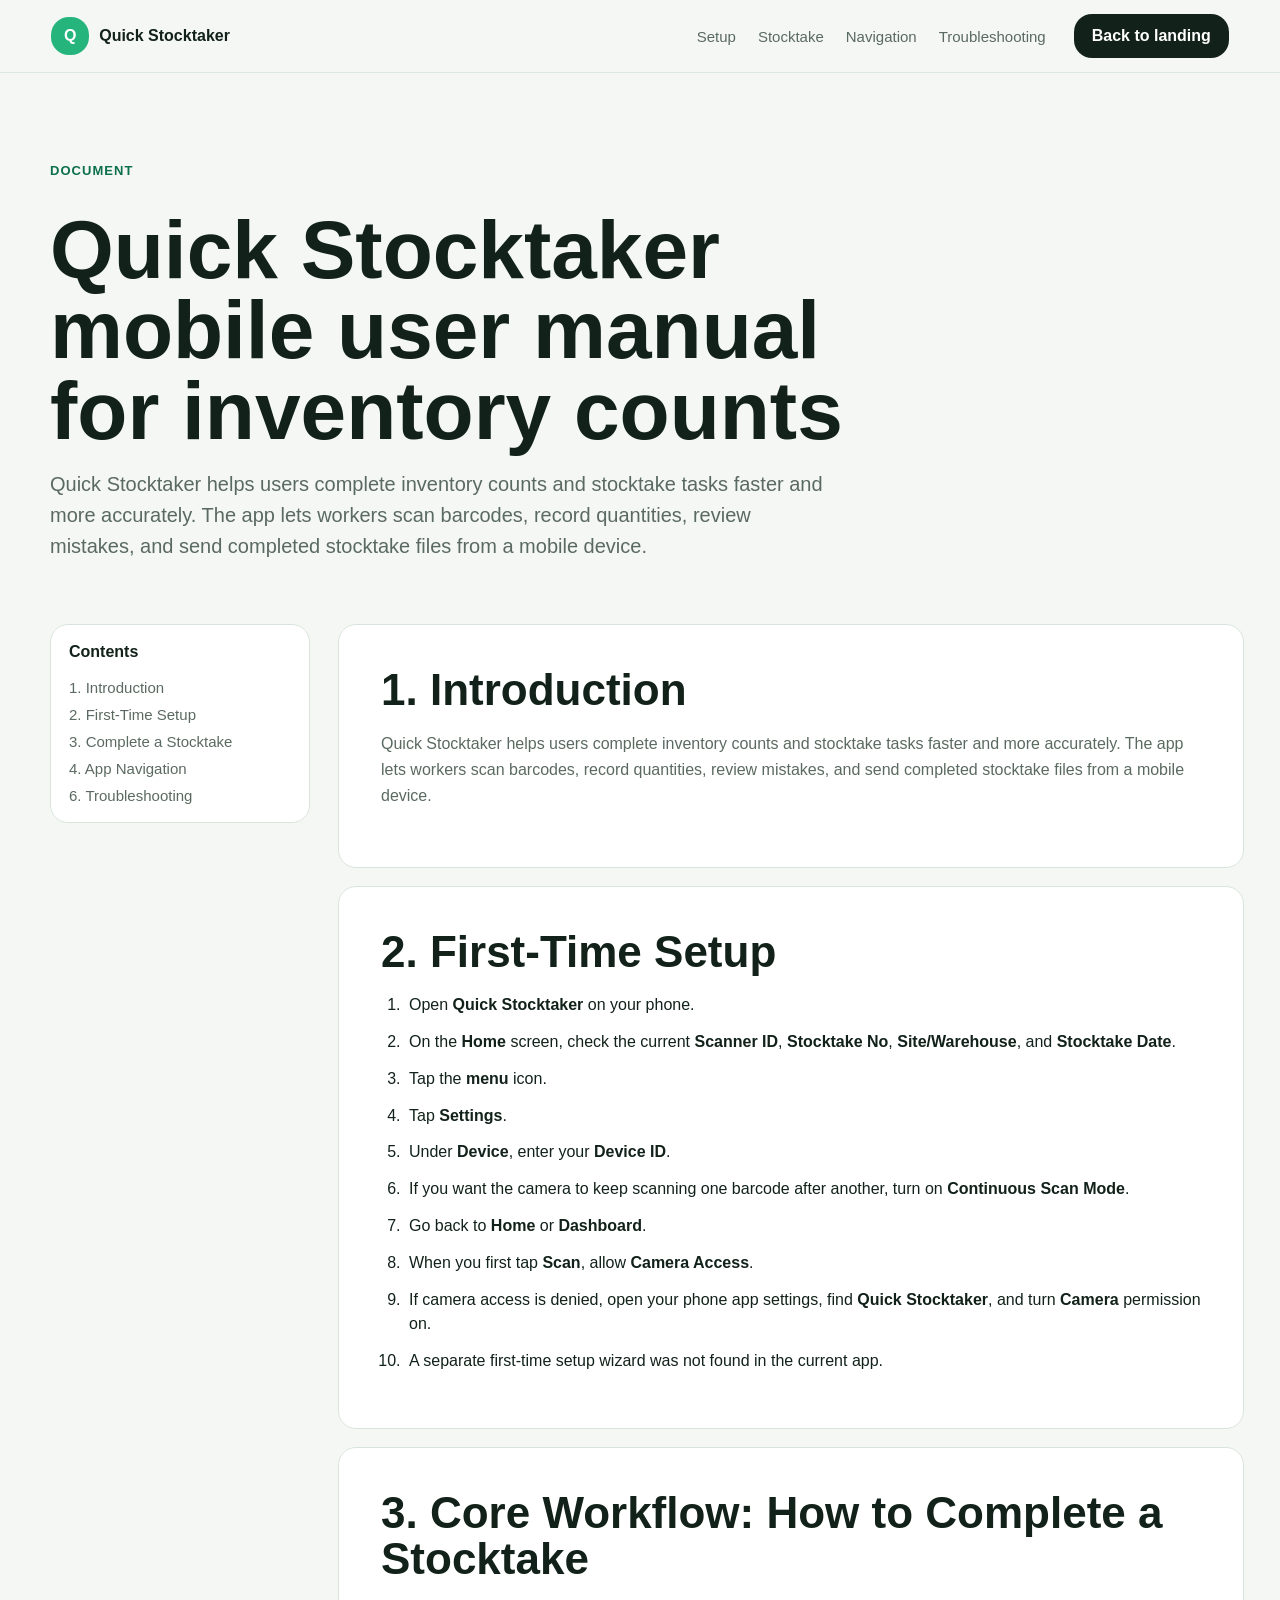
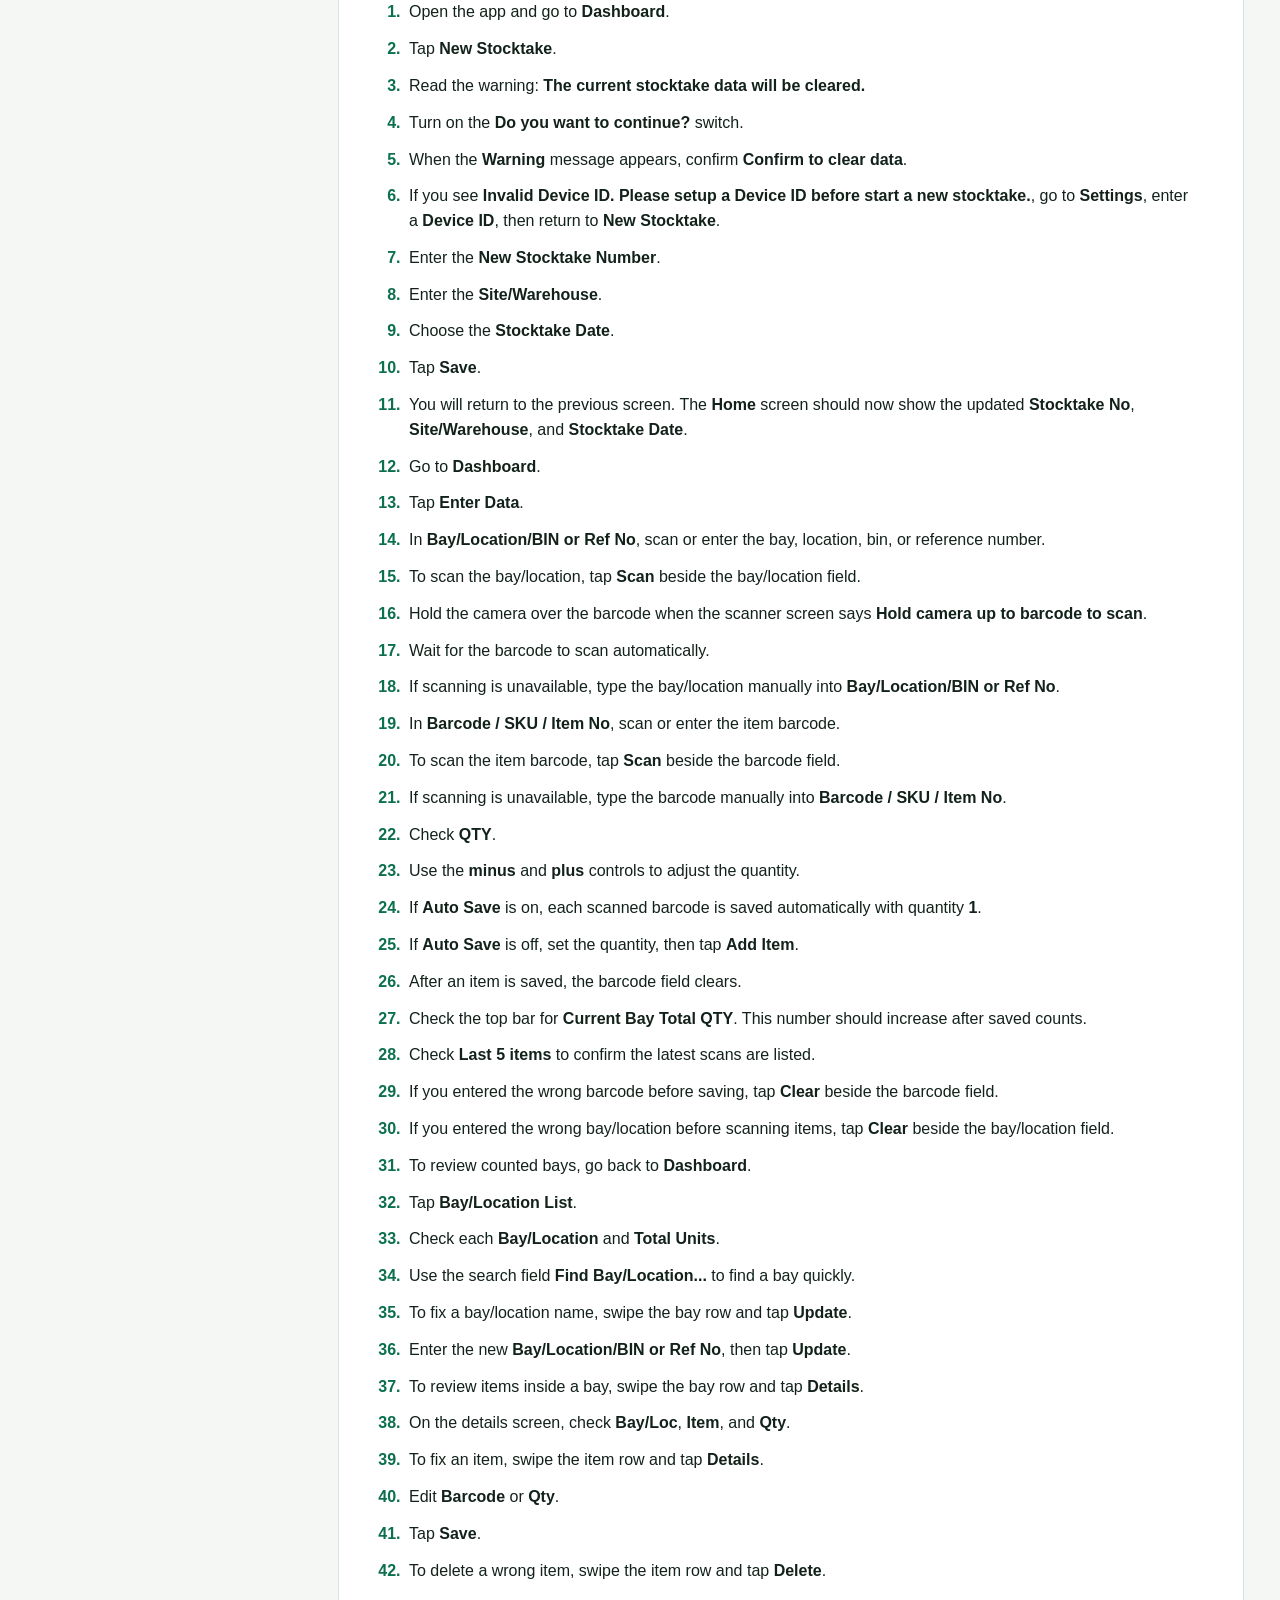
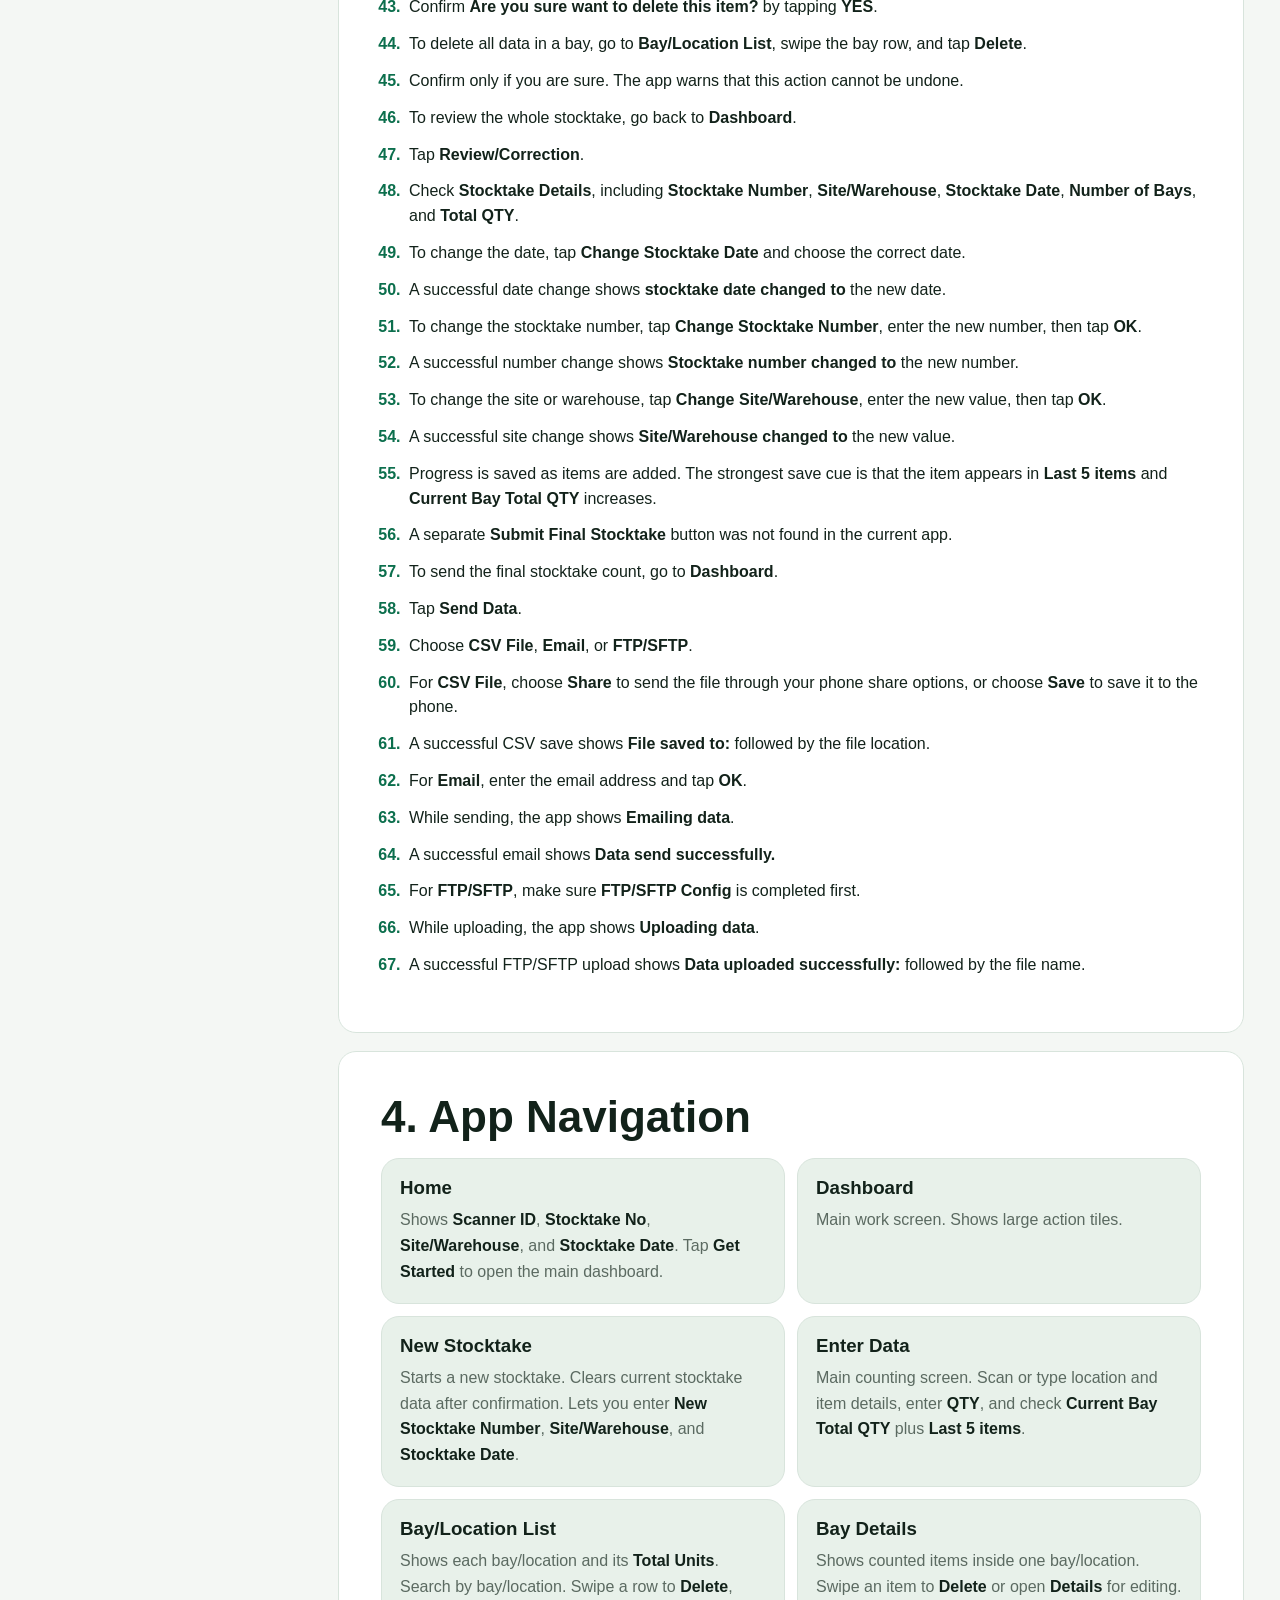
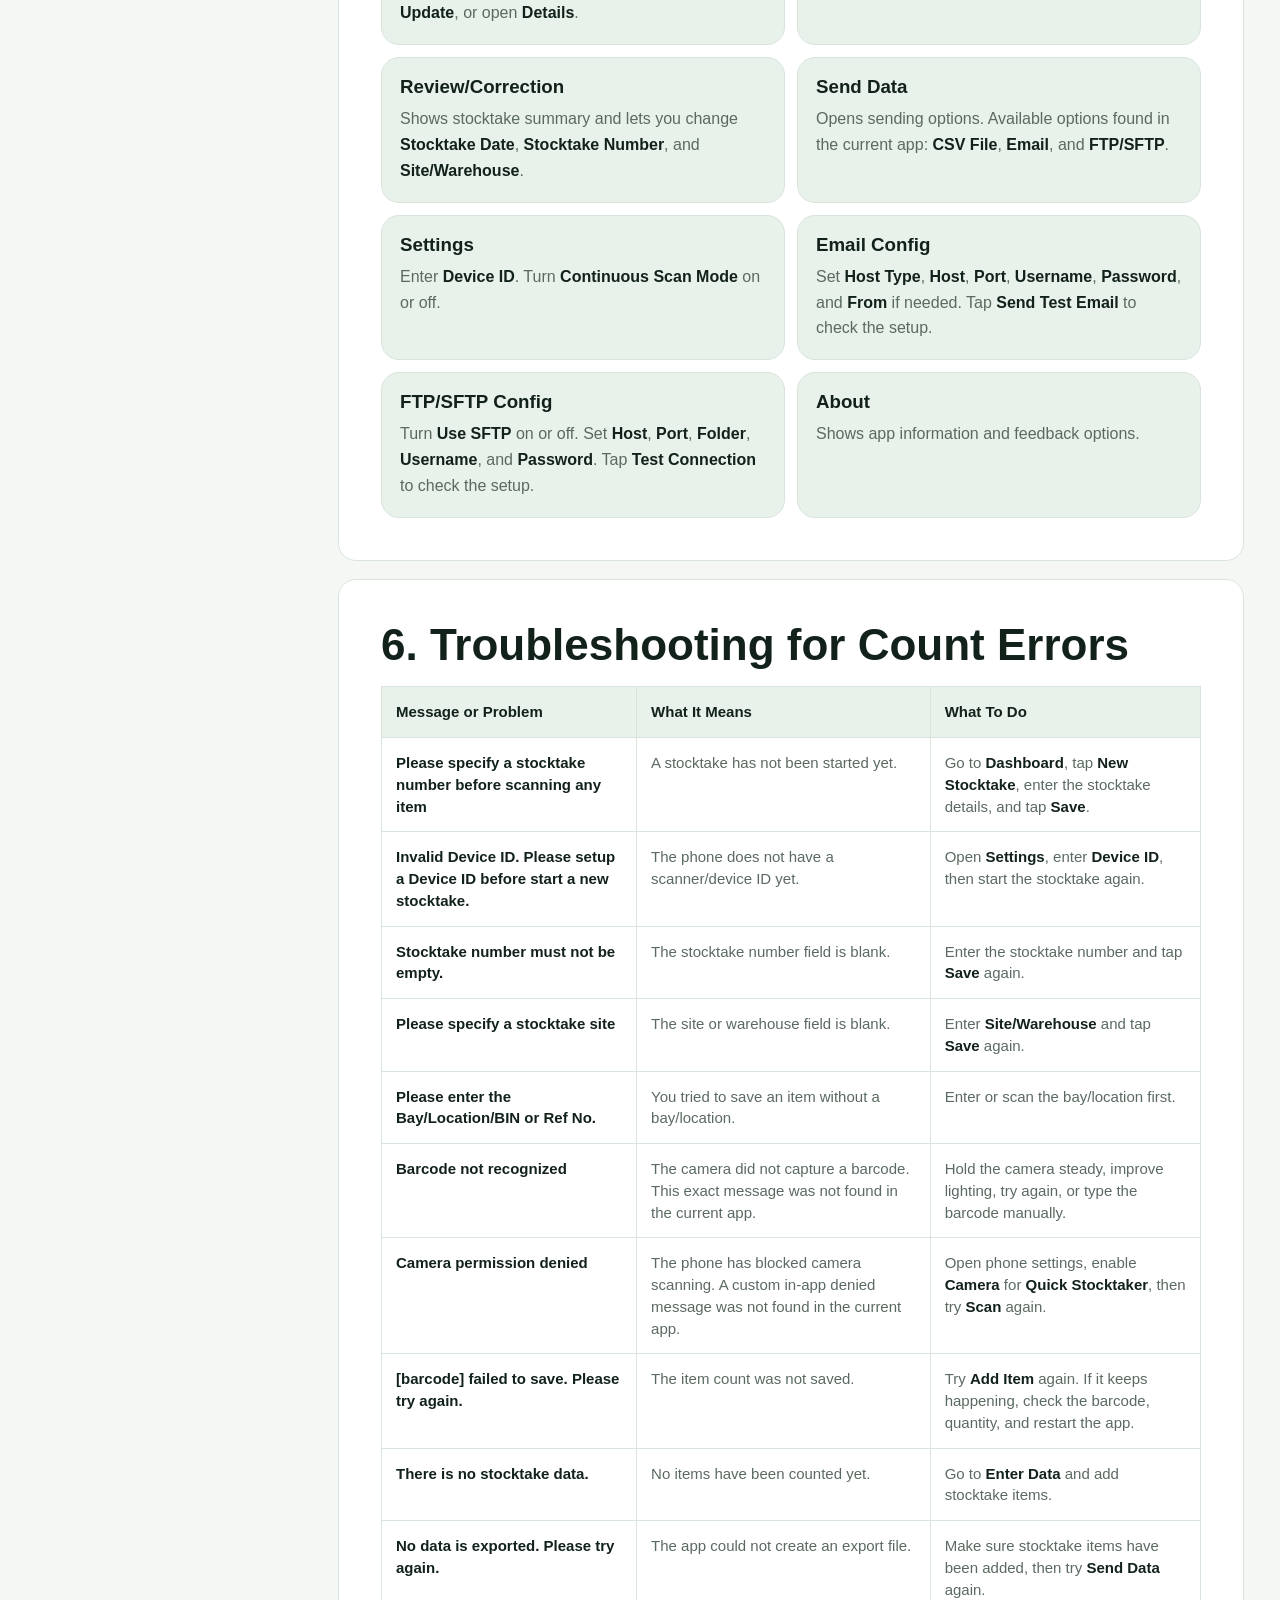
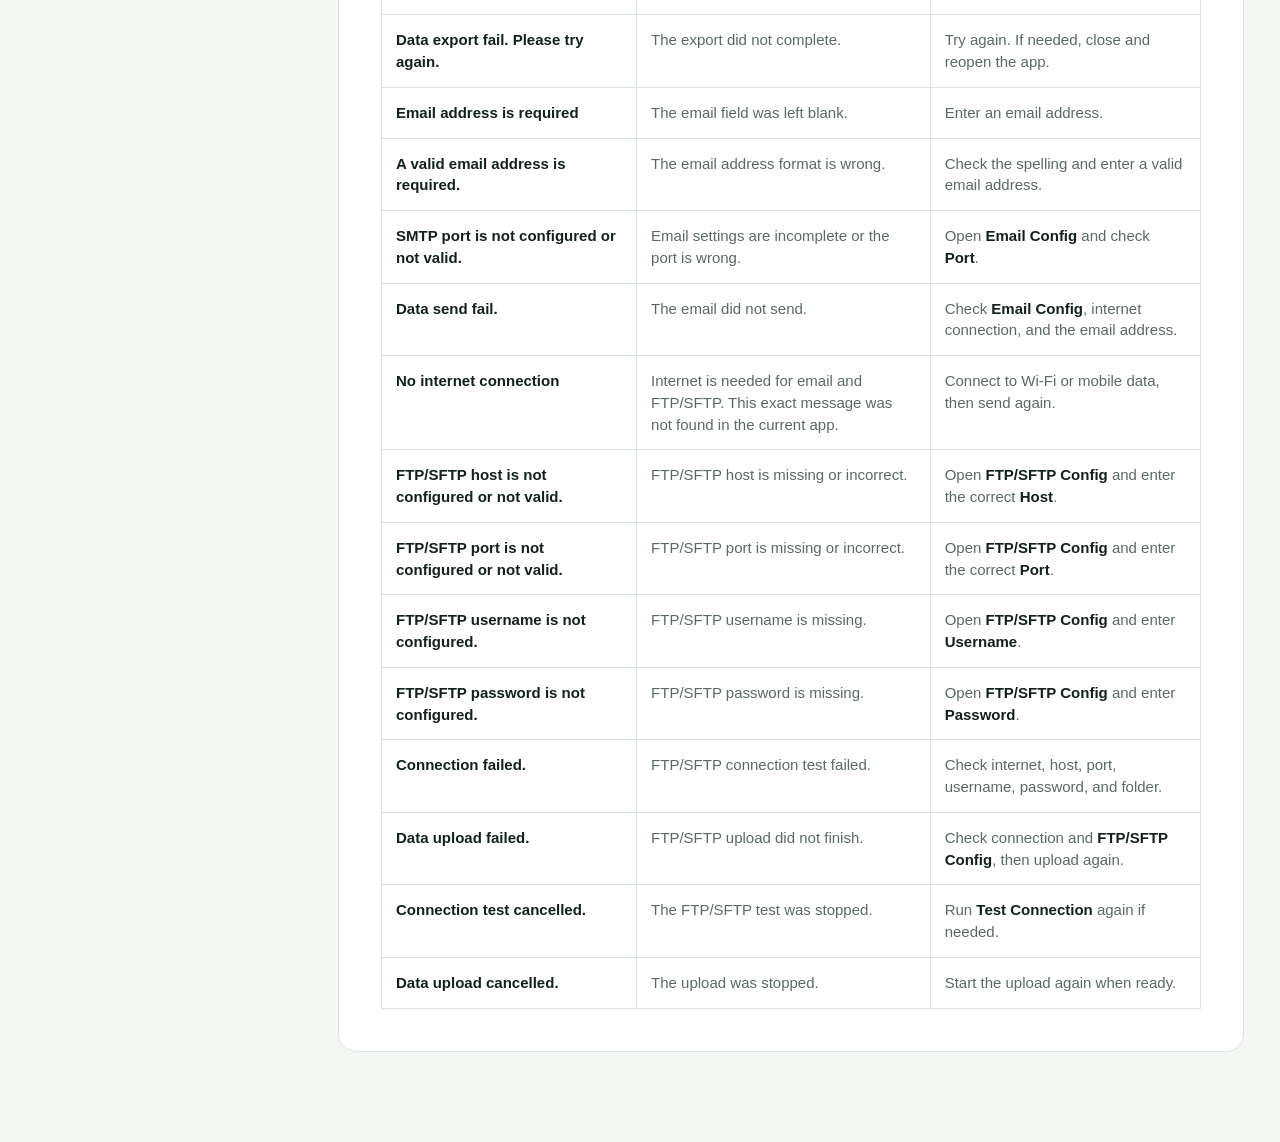
==== commit e5d88b1c: "feat: add seo" ====
--- a/landing-page-static/document.html
+++ b/landing-page-static/document.html
@@ -3,12 +3,101 @@
   <head>
     <meta charset="utf-8" />
     <meta name="viewport" content="width=device-width, initial-scale=1" />
-    <title>Mobile User Manual | Quick Stocktaker</title>
+    <title>Quick Stocktaker User Manual | Barcode Stocktake App Guide</title>
     <meta
       name="description"
-      content="Mobile user manual for Quick Stocktaker inventory counts, stocktake workflow, review, correction, export, email, and FTP/SFTP upload."
-    />
+      content="Quick Stocktaker user manual for Android inventory counts: barcode scanning, stocktake workflow, corrections, CSV export, email, and FTP/SFTP upload."
+    />
+    <meta name="robots" content="index, follow" />
+    <meta name="author" content="Quick Stocktaker" />
+    <meta name="theme-color" content="#10221f" />
+    <meta
+      name="keywords"
+      content="Quick Stocktaker manual, stocktake app guide, barcode inventory count instructions, Android inventory app help, CSV stocktake export"
+    />
+    <meta property="og:type" content="article" />
+    <meta property="og:site_name" content="Quick Stocktaker" />
+    <meta property="og:title" content="Quick Stocktaker User Manual" />
+    <meta
+      property="og:description"
+      content="Learn how to set up Quick Stocktaker, scan barcodes, complete stocktake counts, review corrections, and export inventory data."
+    />
+    <meta property="og:image" content="./warehouse-scan.png" />
+    <meta property="og:image:alt" content="Warehouse shelves ready for a mobile inventory count" />
+    <meta property="og:locale" content="en_AU" />
+    <meta property="article:section" content="User manual" />
+    <meta name="twitter:card" content="summary_large_image" />
+    <meta name="twitter:title" content="Quick Stocktaker User Manual" />
+    <meta
+      name="twitter:description"
+      content="Setup, barcode scanning, stocktake workflow, review, correction, CSV export, email, and FTP/SFTP upload instructions."
+    />
+    <meta name="twitter:image" content="./warehouse-scan.png" />
     <link rel="stylesheet" href="./styles.css" />
+    <script type="application/ld+json">
+      {
+        "@context": "https://schema.org",
+        "@type": "TechArticle",
+        "headline": "Quick Stocktaker User Manual",
+        "name": "Quick Stocktaker User Manual",
+        "description": "Quick Stocktaker user manual for Android inventory counts: barcode scanning, stocktake workflow, corrections, CSV export, email, and FTP/SFTP upload.",
+        "about": {
+          "@type": "MobileApplication",
+          "name": "Quick Stocktaker",
+          "applicationCategory": "BusinessApplication",
+          "operatingSystem": "Android",
+          "isAccessibleForFree": true,
+          "downloadUrl": "https://play.google.com/store/apps/details?id=com.thyconsultants.quickstocktakers"
+        },
+        "audience": {
+          "@type": "Audience",
+          "audienceType": "Inventory and warehouse teams"
+        },
+        "keywords": [
+          "Quick Stocktaker manual",
+          "stocktake app guide",
+          "barcode inventory count instructions",
+          "Android inventory app help",
+          "CSV stocktake export"
+        ],
+        "mainEntity": {
+          "@type": "HowTo",
+          "name": "How to complete a stocktake with Quick Stocktaker",
+          "description": "Set up the device, create a stocktake, scan locations and barcodes, review corrections, and send the final inventory count.",
+          "step": [
+            {
+              "@type": "HowToStep",
+              "name": "Set up the device",
+              "text": "Enter the Device ID, choose continuous scan mode if needed, and allow camera access."
+            },
+            {
+              "@type": "HowToStep",
+              "name": "Create a stocktake",
+              "text": "Start a new stocktake, enter the stocktake number, site or warehouse, and stocktake date."
+            },
+            {
+              "@type": "HowToStep",
+              "name": "Scan locations and items",
+              "text": "Scan or type the bay, location, bin, or reference, then scan each item barcode and record quantity."
+            },
+            {
+              "@type": "HowToStep",
+              "name": "Review and correct counts",
+              "text": "Check bay totals, item details, stocktake details, and correct quantities, dates, sites, or mistakes before export."
+            },
+            {
+              "@type": "HowToStep",
+              "name": "Send stocktake data",
+              "text": "Choose CSV File, Email, or FTP/SFTP to share or upload the completed inventory count."
+            }
+          ]
+        },
+        "isPartOf": {
+          "@type": "WebSite",
+          "name": "Quick Stocktaker"
+        }
+      }
+    </script>
   </head>
   <body>
     <nav class="nav-shell" aria-label="Document navigation">
@@ -28,7 +117,7 @@
     <main class="manual-page">
       <header class="manual-hero section reveal">
         <p class="eyebrow">Document</p>
-        <h1>Mobile User Manual</h1>
+        <h1>Quick Stocktaker mobile user manual for inventory counts</h1>
         <p>
           Quick Stocktaker helps users complete inventory counts and stocktake tasks faster and more accurately. The app lets workers scan barcodes, record quantities, review mistakes, and send completed stocktake files from a mobile device.
         </p>
